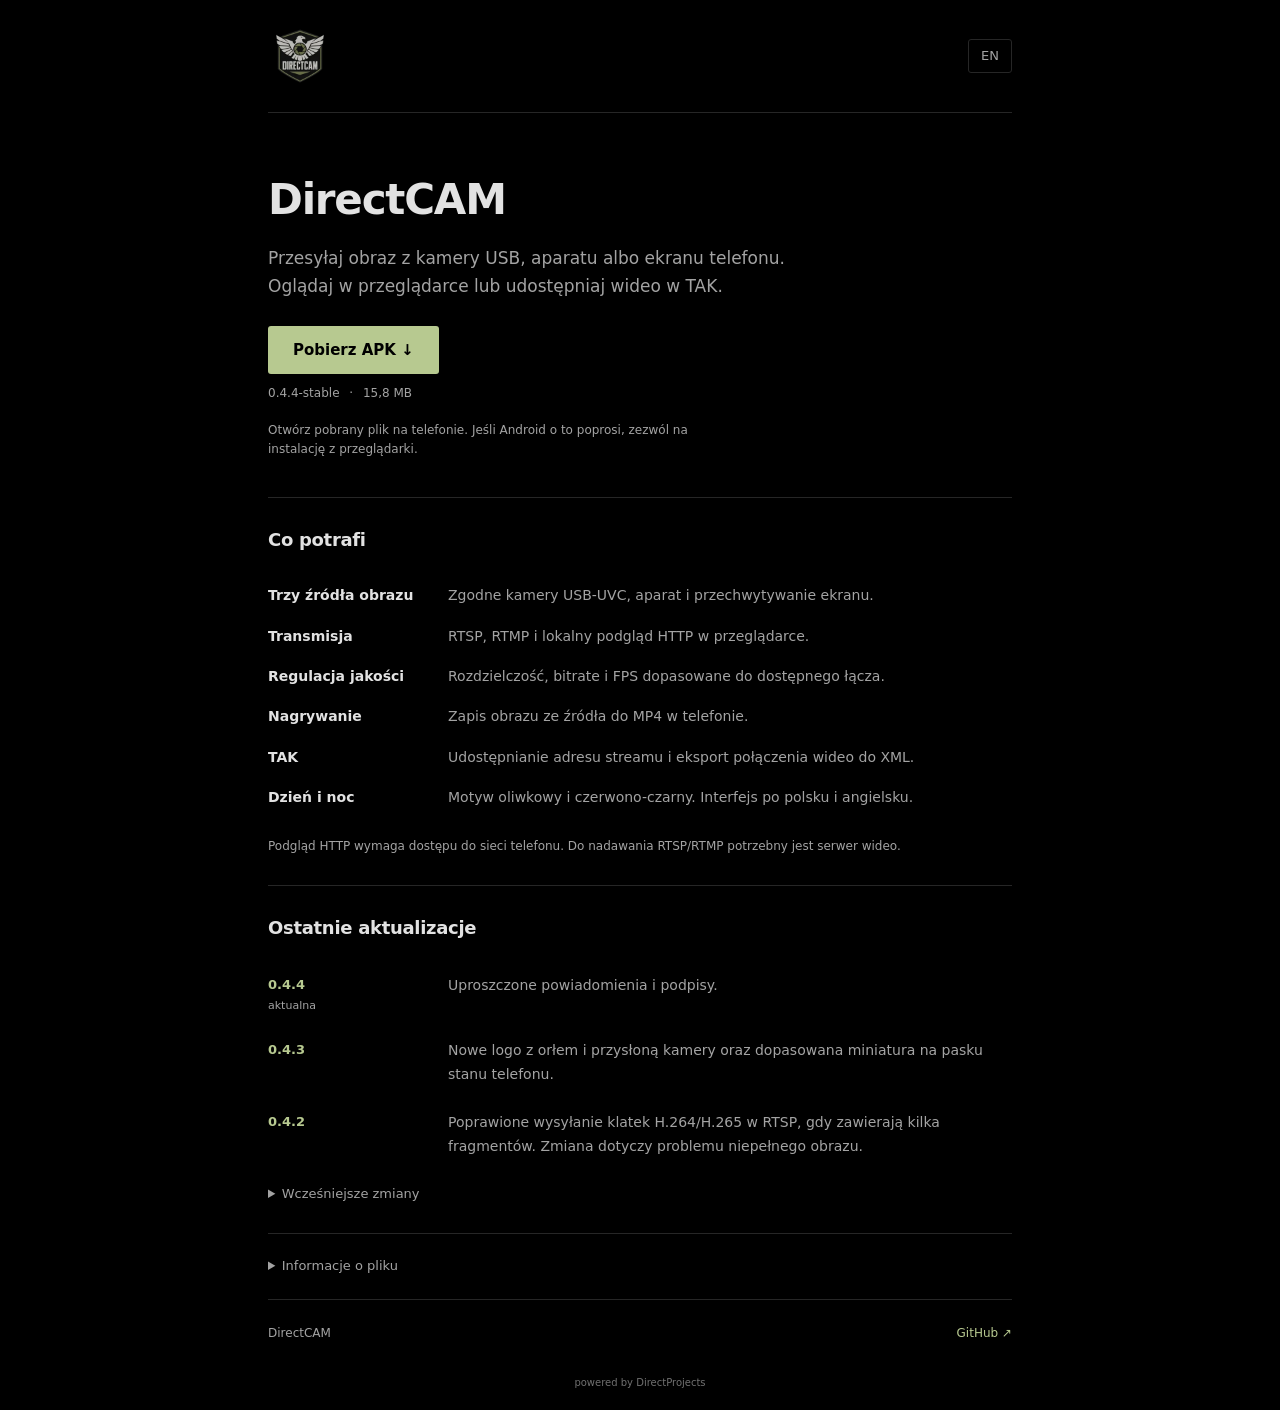
==== index.html @ 8d366c31 "Add files via upload" ====
<!doctype html>
<html lang="pl">
<head>
  <meta charset="utf-8">
  <meta name="viewport" content="width=device-width, initial-scale=1">
  <meta name="theme-color" content="#000000">
  <meta name="description" content="DirectCAM na Androida. Transmisja obrazu z kamery USB, aparatu i ekranu telefonu. Pobierz aplikację i sprawdź ostatnie zmiany.">
  <link rel="canonical" href="https://jaronetwork.github.io/DirectCAM/">
  <link rel="icon" href="logo.webp" type="image/webp">
  <link rel="stylesheet" href="style.css">
  <title>DirectCAM</title>
</head>
<body>
  <header>
    <a class="brand" href="#"><img src="logo.webp" width="64" height="64" alt=""><span></span></a>
    <button id="language" type="button" aria-label="Switch to English">EN</button>
  </header>
  <main>
    <section class="intro" aria-labelledby="intro-title">
      <p class="eyebrow"></p>
      <h1 id="intro-title" data-en="DirectCAM">DirectCAM<br></h1>
      <p class="summary" data-en="Stream from a USB camera, your rear camera or your screen. Watch in a browser or share the video with TAK.">Przesyłaj obraz z kamery USB, aparatu albo ekranu telefonu. Oglądaj w przeglądarce lub udostępniaj wideo w TAK.</p>
      <a class="download" href="downloads/DirectCAM-0.4.4-stable.apk" download data-en="Download APK ↓">Pobierz APK ↓</a>
      <p class="meta">0.4.4-stable <span>·</span> 15,8 MB</p>
      <p class="install" data-en="Open the downloaded file on your phone. If Android asks, allow installation from your browser.">Otwórz pobrany plik na telefonie. Jeśli Android o to poprosi, zezwól na instalację z przeglądarki.</p>
    </section>

    <section aria-labelledby="features-title">
      <h2 id="features-title" data-en="What it does">Co potrafi</h2>
      <ul class="features">
        <li><strong data-en="Three video sources">Trzy źródła obrazu</strong><span data-en="Compatible USB-UVC cameras, rear camera and screen capture.">Zgodne kamery USB-UVC, aparat i przechwytywanie ekranu.</span></li>
        <li><strong data-en="Streaming">Transmisja</strong><span data-en="RTSP, RTMP and local HTTP preview in a browser.">RTSP, RTMP i lokalny podgląd HTTP w przeglądarce.</span></li>
        <li><strong data-en="Adjustable quality">Regulacja jakości</strong><span data-en="Resolution, bitrate and FPS settings for different connections.">Rozdzielczość, bitrate i FPS dopasowane do dostępnego łącza.</span></li>
        <li><strong data-en="Recording">Nagrywanie</strong><span data-en="Save source video to MP4 on your phone. Audio is off by default.">Zapis obrazu ze źródła do MP4 w telefonie.</span></li>
        <li><strong>TAK</strong><span data-en="Share the stream URL or export a video connection as XML.">Udostępnianie adresu streamu i eksport połączenia wideo do XML.</span></li>
        <li><strong data-en="Day and night">Dzień i noc</strong><span data-en="Olive and red-black themes. Polish and English interface.">Motyw oliwkowy i czerwono-czarny. Interfejs po polsku i angielsku.</span></li>
      </ul>
      <p class="note" data-en="HTTP viewers need network access to the phone. RTSP/RTMP streaming requires a video server.">Podgląd HTTP wymaga dostępu do sieci telefonu. Do nadawania RTSP/RTMP potrzebny jest serwer wideo.</p>
    </section>

    <section aria-labelledby="updates-title">
      <h2 id="updates-title" data-en="Recent updates">Ostatnie aktualizacje</h2>
      <article class="update"><h3>0.4.4 <span data-en="current">aktualna</span></h3><p data-en="Simpler notifications and labels.">Uproszczone powiadomienia i podpisy.</p></article>
      <article class="update"><h3>0.4.3</h3><p data-en="New eagle and camera-aperture logo, plus a small matching status-bar icon.">Nowe logo z orłem i przysłoną kamery oraz dopasowana miniatura na pasku stanu telefonu.</p></article>
      <article class="update"><h3>0.4.2</h3><p data-en="Fixed RTSP packetization for H.264/H.265 frames containing multiple NAL units. The change addresses incomplete video frames.">Poprawione wysyłanie klatek H.264/H.265 w RTSP, gdy zawierają kilka fragmentów. Zmiana dotyczy problemu niepełnego obrazu.</p></article>
      <details class="older"><summary data-en="Earlier changes">Wcześniejsze zmiany</summary>
        <article class="update"><h3>0.4.1</h3><p data-en="Keep rear-camera orientation when the screen locks. TAK names follow the stream path, e.g. DirectCAM [stream1].">Zachowanie orientacji tylnej kamery po blokadzie ekranu. Nazwy w TAK zgodne ze ścieżką streamu, np. DirectCAM [stream1].</p></article>
        <article class="update"><h3>0.4.0</h3><p data-en="Browser preview with rotation, fullscreen and a quality-request button. Audio warning before streaming, a simpler interface and update checks.">Podgląd w przeglądarce z obrotem, pełnym ekranem i prośbą o lepszą jakość. Ostrzeżenie przed nadawaniem z dźwiękiem, uproszczony interfejs i sprawdzanie aktualizacji.</p></article>
      </details>
    </section>

    <details class="verification"><summary data-en="File details">Informacje o pliku</summary>
      <p>SHA-256</p><code>57c206fd64110cf63f9223bb98f1adebd6a127781f6153fcca1e39946d2d88dd</code>
      <p><a href="https://www.virustotal.com/gui/file/57c206fd64110cf63f9223bb98f1adebd6a127781f6153fcca1e39946d2d88dd" target="_blank" rel="noopener noreferrer" data-en="Check this file on VirusTotal ↗">Sprawdź plik w VirusTotal ↗</a></p>
      <p class="note" data-en="A scan result for this version has been confirmed.">Wynik skanu tej wersji został potwierdzony.</p>
    </details>
  </main>
  <footer><span>DirectCAM</span><a href="https://github.com/JAROnetwork/DirectCAM">GitHub ↗</a></footer>
  <p class="powered-by">powered by DirectProjects</p>
  <script src="app.js" defer></script>
</body>
</html>
---- style.css ----
:root{color-scheme:dark;--bg:#000000;--text:#e2e2e2;--muted:#a3a3a3;--green:#b7c990;--line:#262626}
*{box-sizing:border-box}
html{background:var(--bg);font-family:system-ui,-apple-system,"Segoe UI",sans-serif;line-height:1.6;color:var(--text)}
body{max-width:800px;margin:0 auto;padding:0 28px}
a{color:var(--green);text-underline-offset:4px}
a:hover{color:#e0edc7}
button,a,summary{-webkit-tap-highlight-color:transparent}
:focus-visible{outline:2px solid var(--green);outline-offset:5px}
header{display:flex;align-items:center;justify-content:space-between;padding:24px 0;border-bottom:1px solid var(--line)}
.brand{display:flex;align-items:center;gap:14px;text-decoration:none;color:var(--text);font-size:20px;font-weight:650;letter-spacing:-.4px}
.brand img{display:block;object-fit:contain}
button{font:inherit;font-size:13px;color:var(--muted);background:none;border:1px solid var(--line);padding:6px 12px;cursor:pointer;border-radius:3px}
button:hover{border-color:var(--green);color:var(--green)}
.intro{padding:48px 0 38px}
.eyebrow{font-size:11px;letter-spacing:1.8px;color:var(--green);margin:0 0 14px}
h1{font-size:clamp(29px,5vw,42px);line-height:1.2;letter-spacing:-1.2px;font-weight:650;margin:0 0 20px;max-width:590px;text-wrap:balance}
.summary{max-width:570px;font-size:17px;color:var(--muted);margin:0 0 26px}
.download{display:inline-block;background:var(--green);color:var(--bg);padding:12px 25px;border-radius:3px;text-decoration:none;font-weight:650;font-size:15px}
.download:hover{background:#ccdaa9;color:var(--bg)}
.meta{font-size:12px;color:var(--muted);margin:10px 0}.meta span{padding:0 6px}
.install{font-size:12px;color:var(--muted);max-width:470px;margin:18px 0 0}
section+section{border-top:1px solid var(--line);padding:28px 0}
h2{font-size:18px;font-weight:600;margin:0 0 20px;letter-spacing:-.3px}
.features{list-style:none;padding:0;margin:0}
.features li{display:grid;grid-template-columns:160px 1fr;gap:20px;padding:9px 0;font-size:14px}
.features strong{font-weight:550;color:var(--text)}
.features span,.update p{color:var(--muted)}
.note{font-size:12px;color:var(--muted);margin:20px 0 0}
.update{display:grid;grid-template-columns:160px 1fr;gap:20px;padding:12px 0}
.update h3{font-size:13px;font-weight:600;color:var(--green);margin:0;line-height:1.7}
.update h3 span{display:block;font-size:11px;font-weight:400;color:var(--muted)}
.update p{font-size:14px;line-height:1.7;margin:0}
summary{cursor:pointer;color:var(--muted);font-size:13px;width:fit-content}
summary:hover{color:var(--green)}
.older{margin-top:14px}.older[open] summary{margin-bottom:12px}
.verification{border-top:1px solid var(--line);padding:22px 0;font-size:12px}
.verification p{margin:14px 0 6px}.verification code{display:block;overflow-wrap:anywhere;font-size:11px;color:var(--muted)}
footer{border-top:1px solid var(--line);display:flex;justify-content:space-between;padding:24px 0 32px;font-size:12px;color:var(--muted)}
footer a{text-decoration:none}
@media(max-width:520px){body{padding:0 22px}header{padding:18px 0}.brand img{width:48px;height:48px}.intro{padding:36px 0 30px}.summary{font-size:15px}.features li{display:block;padding:10px 0}.features strong{display:block;margin-bottom:2px}.update{grid-template-columns:64px 1fr;gap:14px}h1{letter-spacing:-.8px}}
.powered-by{margin:0 0 20px;text-align:center;font-size:10px;line-height:1.5;color:#707070;font-weight:400}
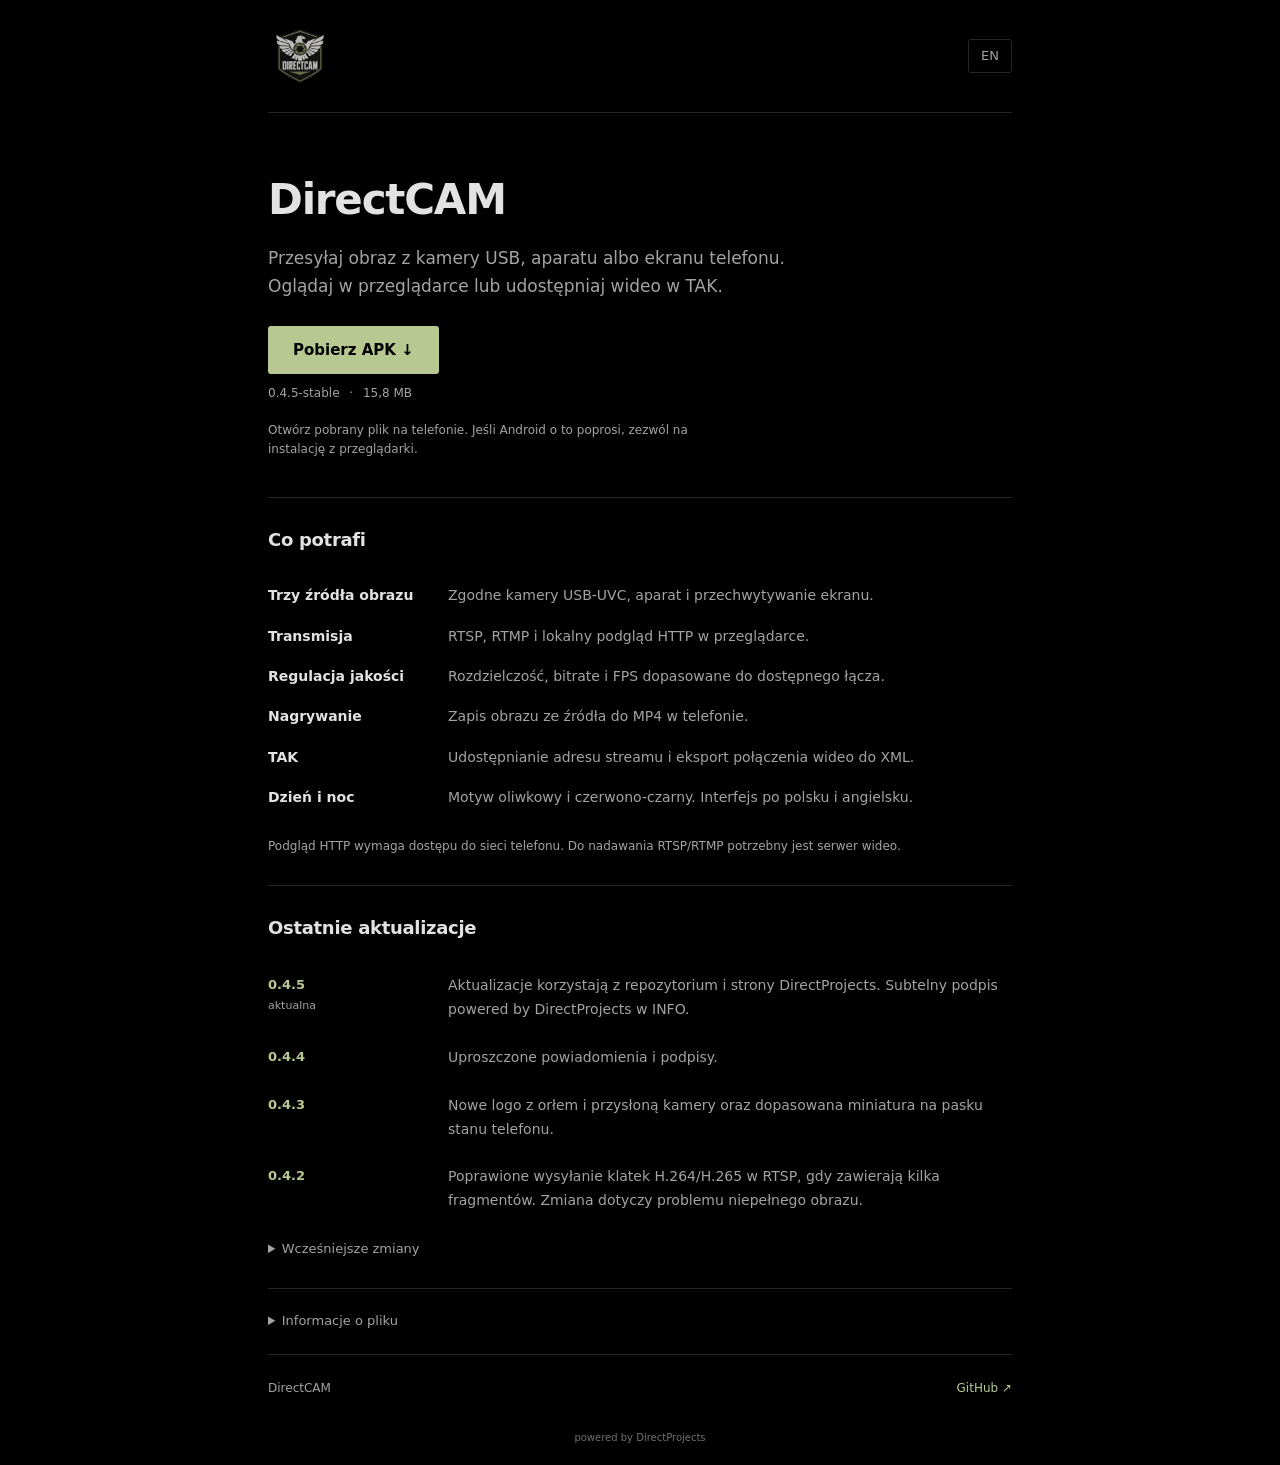
==== commit 5adce5aa: "Add files via upload" ====
--- a/index.html
+++ b/index.html
@@ -5,7 +5,7 @@
   <meta name="viewport" content="width=device-width, initial-scale=1">
   <meta name="theme-color" content="#000000">
   <meta name="description" content="DirectCAM na Androida. Transmisja obrazu z kamery USB, aparatu i ekranu telefonu. Pobierz aplikację i sprawdź ostatnie zmiany.">
-  <link rel="canonical" href="https://jaronetwork.github.io/DirectCAM/">
+  <link rel="canonical" href="https://directprojects.github.io/DirectCAM/">
   <link rel="icon" href="logo.webp" type="image/webp">
   <link rel="stylesheet" href="style.css">
   <title>DirectCAM</title>
@@ -20,8 +20,8 @@
       <p class="eyebrow"></p>
       <h1 id="intro-title" data-en="DirectCAM">DirectCAM<br></h1>
       <p class="summary" data-en="Stream from a USB camera, your rear camera or your screen. Watch in a browser or share the video with TAK.">Przesyłaj obraz z kamery USB, aparatu albo ekranu telefonu. Oglądaj w przeglądarce lub udostępniaj wideo w TAK.</p>
-      <a class="download" href="downloads/DirectCAM-0.4.4-stable.apk" download data-en="Download APK ↓">Pobierz APK ↓</a>
-      <p class="meta">0.4.4-stable <span>·</span> 15,8 MB</p>
+      <a class="download" href="downloads/DirectCAM-0.4.5-stable.apk" download data-en="Download APK ↓">Pobierz APK ↓</a>
+      <p class="meta">0.4.5-stable <span>·</span> 15,8 MB</p>
       <p class="install" data-en="Open the downloaded file on your phone. If Android asks, allow installation from your browser.">Otwórz pobrany plik na telefonie. Jeśli Android o to poprosi, zezwól na instalację z przeglądarki.</p>
     </section>
 
@@ -40,7 +40,8 @@
 
     <section aria-labelledby="updates-title">
       <h2 id="updates-title" data-en="Recent updates">Ostatnie aktualizacje</h2>
-      <article class="update"><h3>0.4.4 <span data-en="current">aktualna</span></h3><p data-en="Simpler notifications and labels.">Uproszczone powiadomienia i podpisy.</p></article>
+      <article class="update"><h3>0.4.5 <span data-en="current">aktualna</span></h3><p data-en="Update checks now use the DirectProjects repository and website. A subtle powered by DirectProjects label in INFO.">Aktualizacje korzystają z repozytorium i strony DirectProjects. Subtelny podpis powered by DirectProjects w INFO.</p></article>
+      <article class="update"><h3>0.4.4</h3><p data-en="Simpler notifications and labels.">Uproszczone powiadomienia i podpisy.</p></article>
       <article class="update"><h3>0.4.3</h3><p data-en="New eagle and camera-aperture logo, plus a small matching status-bar icon.">Nowe logo z orłem i przysłoną kamery oraz dopasowana miniatura na pasku stanu telefonu.</p></article>
       <article class="update"><h3>0.4.2</h3><p data-en="Fixed RTSP packetization for H.264/H.265 frames containing multiple NAL units. The change addresses incomplete video frames.">Poprawione wysyłanie klatek H.264/H.265 w RTSP, gdy zawierają kilka fragmentów. Zmiana dotyczy problemu niepełnego obrazu.</p></article>
       <details class="older"><summary data-en="Earlier changes">Wcześniejsze zmiany</summary>
@@ -50,12 +51,12 @@
     </section>
 
     <details class="verification"><summary data-en="File details">Informacje o pliku</summary>
-      <p>SHA-256</p><code>57c206fd64110cf63f9223bb98f1adebd6a127781f6153fcca1e39946d2d88dd</code>
-      <p><a href="https://www.virustotal.com/gui/file/57c206fd64110cf63f9223bb98f1adebd6a127781f6153fcca1e39946d2d88dd" target="_blank" rel="noopener noreferrer" data-en="Check this file on VirusTotal ↗">Sprawdź plik w VirusTotal ↗</a></p>
-      <p class="note" data-en="A scan result for this version has been confirmed.">Wynik skanu tej wersji został potwierdzony.</p>
+      <p>SHA-256</p><code>ff8d3329cf555292521db1cacf293e5ff6663a9e476c6faba5bb78098857b2be</code>
+      <p><a href="https://www.virustotal.com/gui/file/ff8d3329cf555292521db1cacf293e5ff6663a9e476c6faba5bb78098857b2be" target="_blank" rel="noopener noreferrer" data-en="Check this file on VirusTotal ↗">Sprawdź plik w VirusTotal ↗</a></p>
+      <p class="note" data-en="A scan result for this new version has not been verified.">Wynik skanu tej nowej wersji nie został zweryfikowany.</p>
     </details>
   </main>
-  <footer><span>DirectCAM</span><a href="https://github.com/JAROnetwork/DirectCAM">GitHub ↗</a></footer>
+  <footer><span>DirectCAM</span><a href="https://github.com/directprojects/DirectCAM">GitHub ↗</a></footer>
   <p class="powered-by">powered by DirectProjects</p>
   <script src="app.js" defer></script>
 </body>
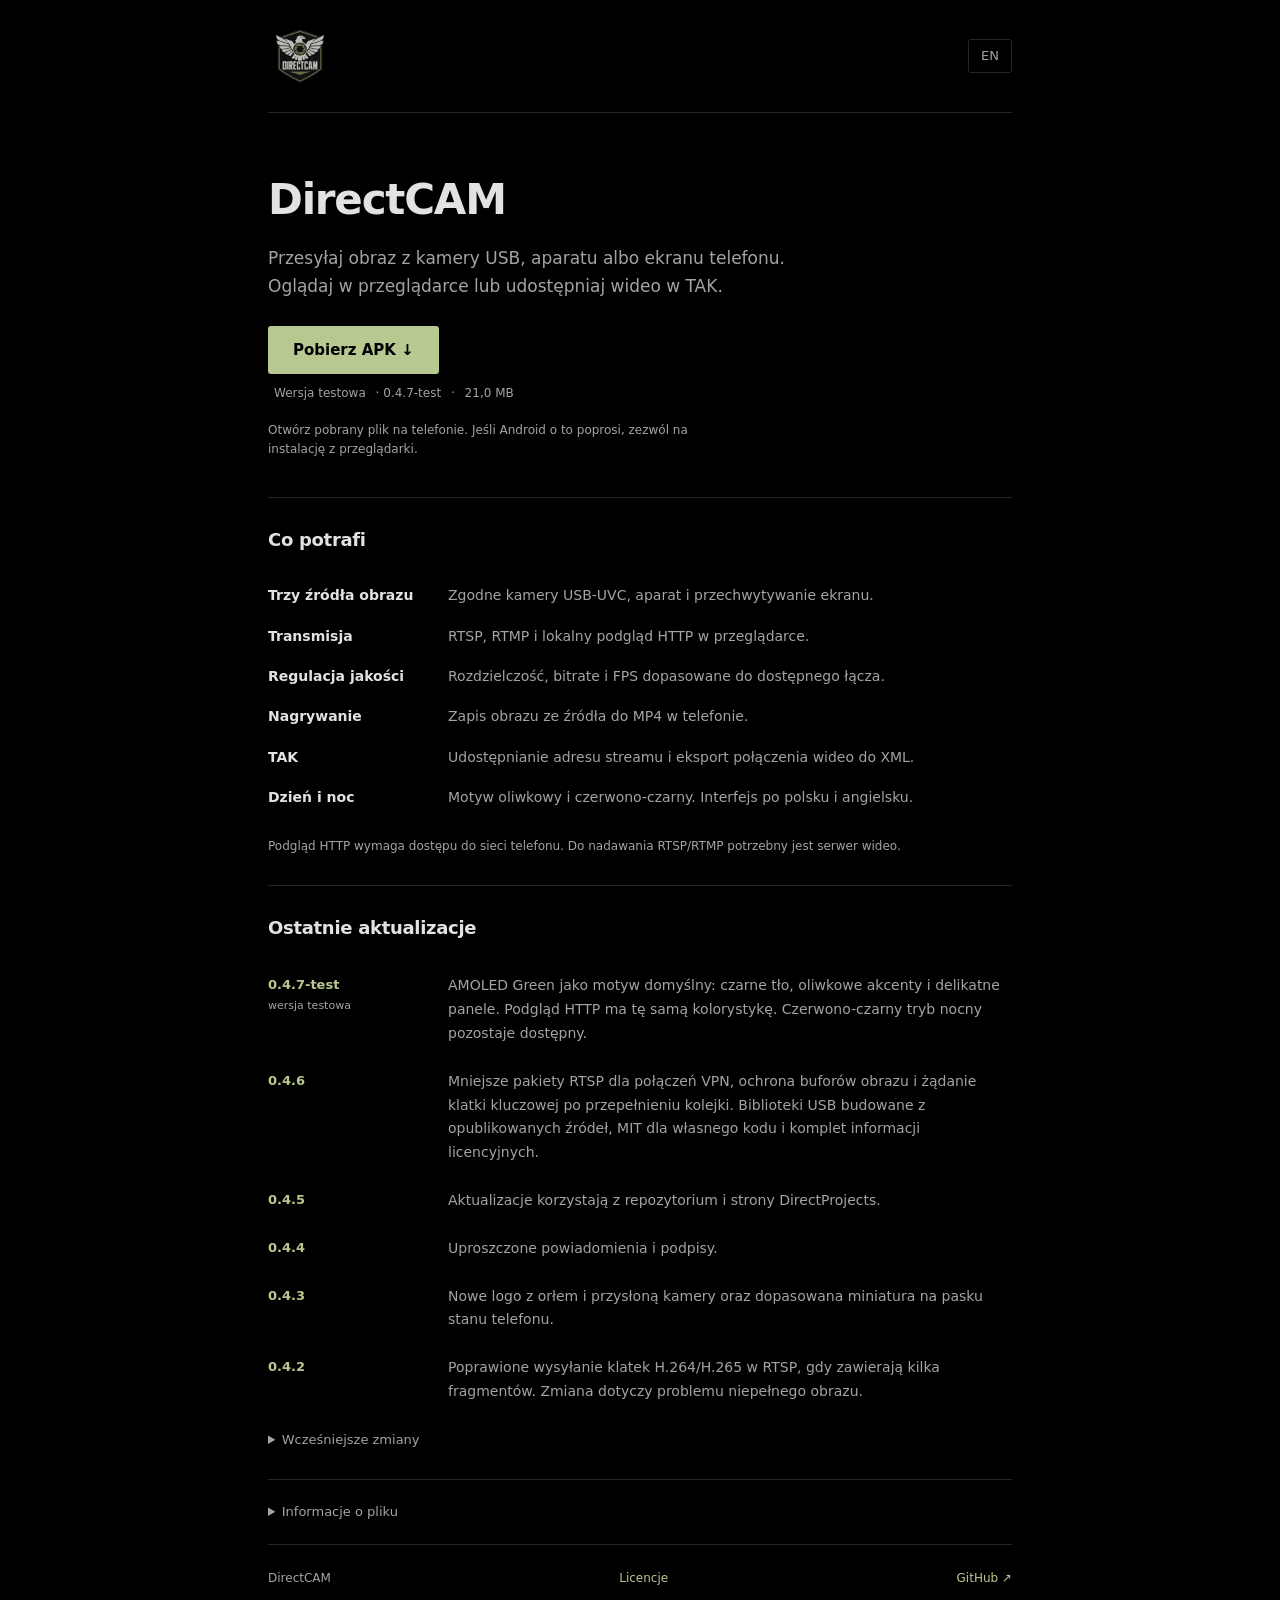
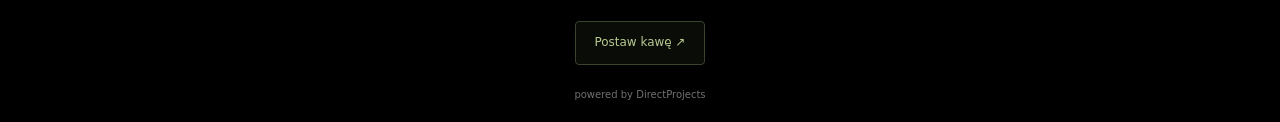
==== commit b7391640: "Add files via upload" ====
--- a/index.html
+++ b/index.html
@@ -1,63 +1,66 @@
-<!doctype html>
-<html lang="pl">
-<head>
-  <meta charset="utf-8">
-  <meta name="viewport" content="width=device-width, initial-scale=1">
-  <meta name="theme-color" content="#000000">
-  <meta name="description" content="DirectCAM na Androida. Transmisja obrazu z kamery USB, aparatu i ekranu telefonu. Pobierz aplikację i sprawdź ostatnie zmiany.">
-  <link rel="canonical" href="https://directprojects.github.io/DirectCAM/">
-  <link rel="icon" href="logo.webp" type="image/webp">
-  <link rel="stylesheet" href="style.css">
-  <title>DirectCAM</title>
-</head>
-<body>
-  <header>
-    <a class="brand" href="#"><img src="logo.webp" width="64" height="64" alt=""><span></span></a>
-    <button id="language" type="button" aria-label="Switch to English">EN</button>
-  </header>
-  <main>
-    <section class="intro" aria-labelledby="intro-title">
-      <p class="eyebrow"></p>
-      <h1 id="intro-title" data-en="DirectCAM">DirectCAM<br></h1>
-      <p class="summary" data-en="Stream from a USB camera, your rear camera or your screen. Watch in a browser or share the video with TAK.">Przesyłaj obraz z kamery USB, aparatu albo ekranu telefonu. Oglądaj w przeglądarce lub udostępniaj wideo w TAK.</p>
-      <a class="download" href="downloads/DirectCAM-0.4.5-stable.apk" download data-en="Download APK ↓">Pobierz APK ↓</a>
-      <p class="meta">0.4.5-stable <span>·</span> 15,8 MB</p>
-      <p class="install" data-en="Open the downloaded file on your phone. If Android asks, allow installation from your browser.">Otwórz pobrany plik na telefonie. Jeśli Android o to poprosi, zezwól na instalację z przeglądarki.</p>
-    </section>
-
-    <section aria-labelledby="features-title">
-      <h2 id="features-title" data-en="What it does">Co potrafi</h2>
-      <ul class="features">
-        <li><strong data-en="Three video sources">Trzy źródła obrazu</strong><span data-en="Compatible USB-UVC cameras, rear camera and screen capture.">Zgodne kamery USB-UVC, aparat i przechwytywanie ekranu.</span></li>
-        <li><strong data-en="Streaming">Transmisja</strong><span data-en="RTSP, RTMP and local HTTP preview in a browser.">RTSP, RTMP i lokalny podgląd HTTP w przeglądarce.</span></li>
-        <li><strong data-en="Adjustable quality">Regulacja jakości</strong><span data-en="Resolution, bitrate and FPS settings for different connections.">Rozdzielczość, bitrate i FPS dopasowane do dostępnego łącza.</span></li>
-        <li><strong data-en="Recording">Nagrywanie</strong><span data-en="Save source video to MP4 on your phone. Audio is off by default.">Zapis obrazu ze źródła do MP4 w telefonie.</span></li>
-        <li><strong>TAK</strong><span data-en="Share the stream URL or export a video connection as XML.">Udostępnianie adresu streamu i eksport połączenia wideo do XML.</span></li>
-        <li><strong data-en="Day and night">Dzień i noc</strong><span data-en="Olive and red-black themes. Polish and English interface.">Motyw oliwkowy i czerwono-czarny. Interfejs po polsku i angielsku.</span></li>
-      </ul>
-      <p class="note" data-en="HTTP viewers need network access to the phone. RTSP/RTMP streaming requires a video server.">Podgląd HTTP wymaga dostępu do sieci telefonu. Do nadawania RTSP/RTMP potrzebny jest serwer wideo.</p>
-    </section>
-
-    <section aria-labelledby="updates-title">
-      <h2 id="updates-title" data-en="Recent updates">Ostatnie aktualizacje</h2>
-      <article class="update"><h3>0.4.5 <span data-en="current">aktualna</span></h3><p data-en="Update checks now use the DirectProjects repository and website. A subtle powered by DirectProjects label in INFO.">Aktualizacje korzystają z repozytorium i strony DirectProjects. Subtelny podpis powered by DirectProjects w INFO.</p></article>
-      <article class="update"><h3>0.4.4</h3><p data-en="Simpler notifications and labels.">Uproszczone powiadomienia i podpisy.</p></article>
-      <article class="update"><h3>0.4.3</h3><p data-en="New eagle and camera-aperture logo, plus a small matching status-bar icon.">Nowe logo z orłem i przysłoną kamery oraz dopasowana miniatura na pasku stanu telefonu.</p></article>
-      <article class="update"><h3>0.4.2</h3><p data-en="Fixed RTSP packetization for H.264/H.265 frames containing multiple NAL units. The change addresses incomplete video frames.">Poprawione wysyłanie klatek H.264/H.265 w RTSP, gdy zawierają kilka fragmentów. Zmiana dotyczy problemu niepełnego obrazu.</p></article>
-      <details class="older"><summary data-en="Earlier changes">Wcześniejsze zmiany</summary>
-        <article class="update"><h3>0.4.1</h3><p data-en="Keep rear-camera orientation when the screen locks. TAK names follow the stream path, e.g. DirectCAM [stream1].">Zachowanie orientacji tylnej kamery po blokadzie ekranu. Nazwy w TAK zgodne ze ścieżką streamu, np. DirectCAM [stream1].</p></article>
-        <article class="update"><h3>0.4.0</h3><p data-en="Browser preview with rotation, fullscreen and a quality-request button. Audio warning before streaming, a simpler interface and update checks.">Podgląd w przeglądarce z obrotem, pełnym ekranem i prośbą o lepszą jakość. Ostrzeżenie przed nadawaniem z dźwiękiem, uproszczony interfejs i sprawdzanie aktualizacji.</p></article>
-      </details>
-    </section>
-
-    <details class="verification"><summary data-en="File details">Informacje o pliku</summary>
-      <p>SHA-256</p><code>ff8d3329cf555292521db1cacf293e5ff6663a9e476c6faba5bb78098857b2be</code>
-      <p><a href="https://www.virustotal.com/gui/file/ff8d3329cf555292521db1cacf293e5ff6663a9e476c6faba5bb78098857b2be" target="_blank" rel="noopener noreferrer" data-en="Check this file on VirusTotal ↗">Sprawdź plik w VirusTotal ↗</a></p>
-      <p class="note" data-en="A scan result for this new version has not been verified.">Wynik skanu tej nowej wersji nie został zweryfikowany.</p>
-    </details>
-  </main>
-  <footer><span>DirectCAM</span><a href="https://github.com/directprojects/DirectCAM">GitHub ↗</a></footer>
-  <p class="powered-by">powered by DirectProjects</p>
-  <script src="app.js" defer></script>
-</body>
-</html>
+<!doctype html>
+<html lang="pl">
+<head>
+  <meta charset="utf-8">
+  <meta name="viewport" content="width=device-width, initial-scale=1">
+  <meta name="theme-color" content="#000000">
+  <meta name="description" content="DirectCAM na Androida. Transmisja obrazu z kamery USB, aparatu i ekranu telefonu. Pobierz aplikację i sprawdź ostatnie zmiany.">
+  <link rel="canonical" href="https://directprojects.github.io/DirectCAM/">
+  <link rel="icon" href="logo.webp" type="image/webp">
+  <link rel="stylesheet" href="style.css">
+  <title>DirectCAM</title>
+</head>
+<body>
+  <header>
+    <a class="brand" href="#"><img src="logo.webp" width="64" height="64" alt=""><span></span></a>
+    <button id="language" type="button" aria-label="Switch to English">EN</button>
+  </header>
+  <main>
+    <section class="intro" aria-labelledby="intro-title">
+      <p class="eyebrow"></p>
+      <h1 id="intro-title" data-en="DirectCAM">DirectCAM<br></h1>
+      <p class="summary" data-en="Stream from a USB camera, your rear camera or your screen. Watch in a browser or share the video with TAK.">Przesyłaj obraz z kamery USB, aparatu albo ekranu telefonu. Oglądaj w przeglądarce lub udostępniaj wideo w TAK.</p>
+      <a class="download" href="download/DirectCAM-0.4.7-test.apk" data-en="Download APK ↓">Pobierz APK ↓</a>
+      <p class="meta"><span data-en="Test release">Wersja testowa</span> · 0.4.7-test <span>·</span> 21,0 MB</p>
+      <p class="install" data-en="Open the downloaded file on your phone. If Android asks, allow installation from your browser.">Otwórz pobrany plik na telefonie. Jeśli Android o to poprosi, zezwól na instalację z przeglądarki.</p>
+    </section>
+
+    <section aria-labelledby="features-title">
+      <h2 id="features-title" data-en="What it does">Co potrafi</h2>
+      <ul class="features">
+        <li><strong data-en="Three video sources">Trzy źródła obrazu</strong><span data-en="Compatible USB-UVC cameras, rear camera and screen capture.">Zgodne kamery USB-UVC, aparat i przechwytywanie ekranu.</span></li>
+        <li><strong data-en="Streaming">Transmisja</strong><span data-en="RTSP, RTMP and local HTTP preview in a browser.">RTSP, RTMP i lokalny podgląd HTTP w przeglądarce.</span></li>
+        <li><strong data-en="Adjustable quality">Regulacja jakości</strong><span data-en="Resolution, bitrate and FPS settings for different connections.">Rozdzielczość, bitrate i FPS dopasowane do dostępnego łącza.</span></li>
+        <li><strong data-en="Recording">Nagrywanie</strong><span data-en="Save source video to MP4 on your phone. Audio is off by default.">Zapis obrazu ze źródła do MP4 w telefonie.</span></li>
+        <li><strong>TAK</strong><span data-en="Share the stream URL or export a video connection as XML.">Udostępnianie adresu streamu i eksport połączenia wideo do XML.</span></li>
+        <li><strong data-en="Day and night">Dzień i noc</strong><span data-en="Olive and red-black themes. Polish and English interface.">Motyw oliwkowy i czerwono-czarny. Interfejs po polsku i angielsku.</span></li>
+      </ul>
+      <p class="note" data-en="HTTP viewers need network access to the phone. RTSP/RTMP streaming requires a video server.">Podgląd HTTP wymaga dostępu do sieci telefonu. Do nadawania RTSP/RTMP potrzebny jest serwer wideo.</p>
+    </section>
+
+    <section aria-labelledby="updates-title">
+      <h2 id="updates-title" data-en="Recent updates">Ostatnie aktualizacje</h2>
+      <article class="update"><h3>0.4.7-test <span data-en="test release">wersja testowa</span></h3><p data-en="AMOLED Green is now the default theme: a black background, olive green accents and subtle panels. The HTTP viewer uses the same palette. The red and black night mode remains available.">AMOLED Green jako motyw domyślny: czarne tło, oliwkowe akcenty i delikatne panele. Podgląd HTTP ma tę samą kolorystykę. Czerwono-czarny tryb nocny pozostaje dostępny.</p></article>
+      <article class="update"><h3>0.4.6</h3><p data-en="Smaller RTSP packets for VPN connections, protected frame buffers and keyframe recovery after send-queue overflow. USB libraries built from published source, MIT licensing for original code and full license information.">Mniejsze pakiety RTSP dla połączeń VPN, ochrona buforów obrazu i żądanie klatki kluczowej po przepełnieniu kolejki. Biblioteki USB budowane z opublikowanych źródeł, MIT dla własnego kodu i komplet informacji licencyjnych.</p></article>
+      <article class="update"><h3>0.4.5</h3><p data-en="Update checks now use the DirectProjects repository and website.">Aktualizacje korzystają z repozytorium i strony DirectProjects.</p></article>
+      <article class="update"><h3>0.4.4</h3><p data-en="Simpler notifications and labels.">Uproszczone powiadomienia i podpisy.</p></article>
+      <article class="update"><h3>0.4.3</h3><p data-en="New eagle and camera-aperture logo, plus a small matching status-bar icon.">Nowe logo z orłem i przysłoną kamery oraz dopasowana miniatura na pasku stanu telefonu.</p></article>
+      <article class="update"><h3>0.4.2</h3><p data-en="Fixed RTSP packetization for H.264/H.265 frames containing multiple NAL units. The change addresses incomplete video frames.">Poprawione wysyłanie klatek H.264/H.265 w RTSP, gdy zawierają kilka fragmentów. Zmiana dotyczy problemu niepełnego obrazu.</p></article>
+      <details class="older"><summary data-en="Earlier changes">Wcześniejsze zmiany</summary>
+        <article class="update"><h3>0.4.1</h3><p data-en="Keep rear-camera orientation when the screen locks. TAK names follow the stream path, e.g. DirectCAM [stream1].">Zachowanie orientacji tylnej kamery po blokadzie ekranu. Nazwy w TAK zgodne ze ścieżką streamu, np. DirectCAM [stream1].</p></article>
+        <article class="update"><h3>0.4.0</h3><p data-en="Browser preview with rotation, fullscreen and a quality-request button. Audio warning before streaming, a simpler interface and update checks.">Podgląd w przeglądarce z obrotem, pełnym ekranem i prośbą o lepszą jakość. Ostrzeżenie przed nadawaniem z dźwiękiem, uproszczony interfejs i sprawdzanie aktualizacji.</p></article>
+      </details>
+    </section>
+
+    <details class="verification"><summary data-en="File details">Informacje o pliku</summary>
+      <p>SHA-256</p><code>b733a387e6fd7fa8d9112560b0a9057b092347f6f6c827b62dca3e370ec6a650</code>
+      <p><a href="https://www.virustotal.com/gui/file/b733a387e6fd7fa8d9112560b0a9057b092347f6f6c827b62dca3e370ec6a650" target="_blank" rel="noopener noreferrer" data-en="Check this file on VirusTotal ↗">Sprawdź plik w VirusTotal ↗</a></p>
+      <p class="note" data-en="A scan result for this new version has not been verified.">Wynik skanu tej nowej wersji nie został zweryfikowany.</p>
+    </details>
+  </main>
+  <footer><span>DirectCAM</span><a href="legal.html" data-en="Licenses">Licencje</a><a href="https://github.com/directprojects/DirectCAM">GitHub ↗</a></footer>
+  <div class="support"><a class="coffee-link" href="https://buycoffee.to/directprojects" target="_blank" rel="noopener noreferrer" data-en="Buy me a coffee ↗">Postaw kawę ↗</a></div>
+  <p class="powered-by">powered by DirectProjects</p>
+  <script src="app.js" defer></script>
+</body>
+</html>
--- a/style.css
+++ b/style.css
@@ -39,3 +39,7 @@
 footer a{text-decoration:none}
 @media(max-width:520px){body{padding:0 22px}header{padding:18px 0}.brand img{width:48px;height:48px}.intro{padding:36px 0 30px}.summary{font-size:15px}.features li{display:block;padding:10px 0}.features strong{display:block;margin-bottom:2px}.update{grid-template-columns:64px 1fr;gap:14px}h1{letter-spacing:-.8px}}
 .powered-by{margin:0 0 20px;text-align:center;font-size:10px;line-height:1.5;color:#707070;font-weight:400}
+.support{text-align:center;margin:0 0 22px}
+.coffee-link{display:inline-flex;align-items:center;justify-content:center;min-height:44px;padding:0 18px;border:1px solid #39432e;border-radius:4px;color:var(--green);background:#090c07;font-size:12px;text-decoration:none}
+.coffee-link:hover{background:#141b0e;border-color:var(--green)}
+.coffee-link:focus-visible{outline:2px solid var(--green);outline-offset:4px}
